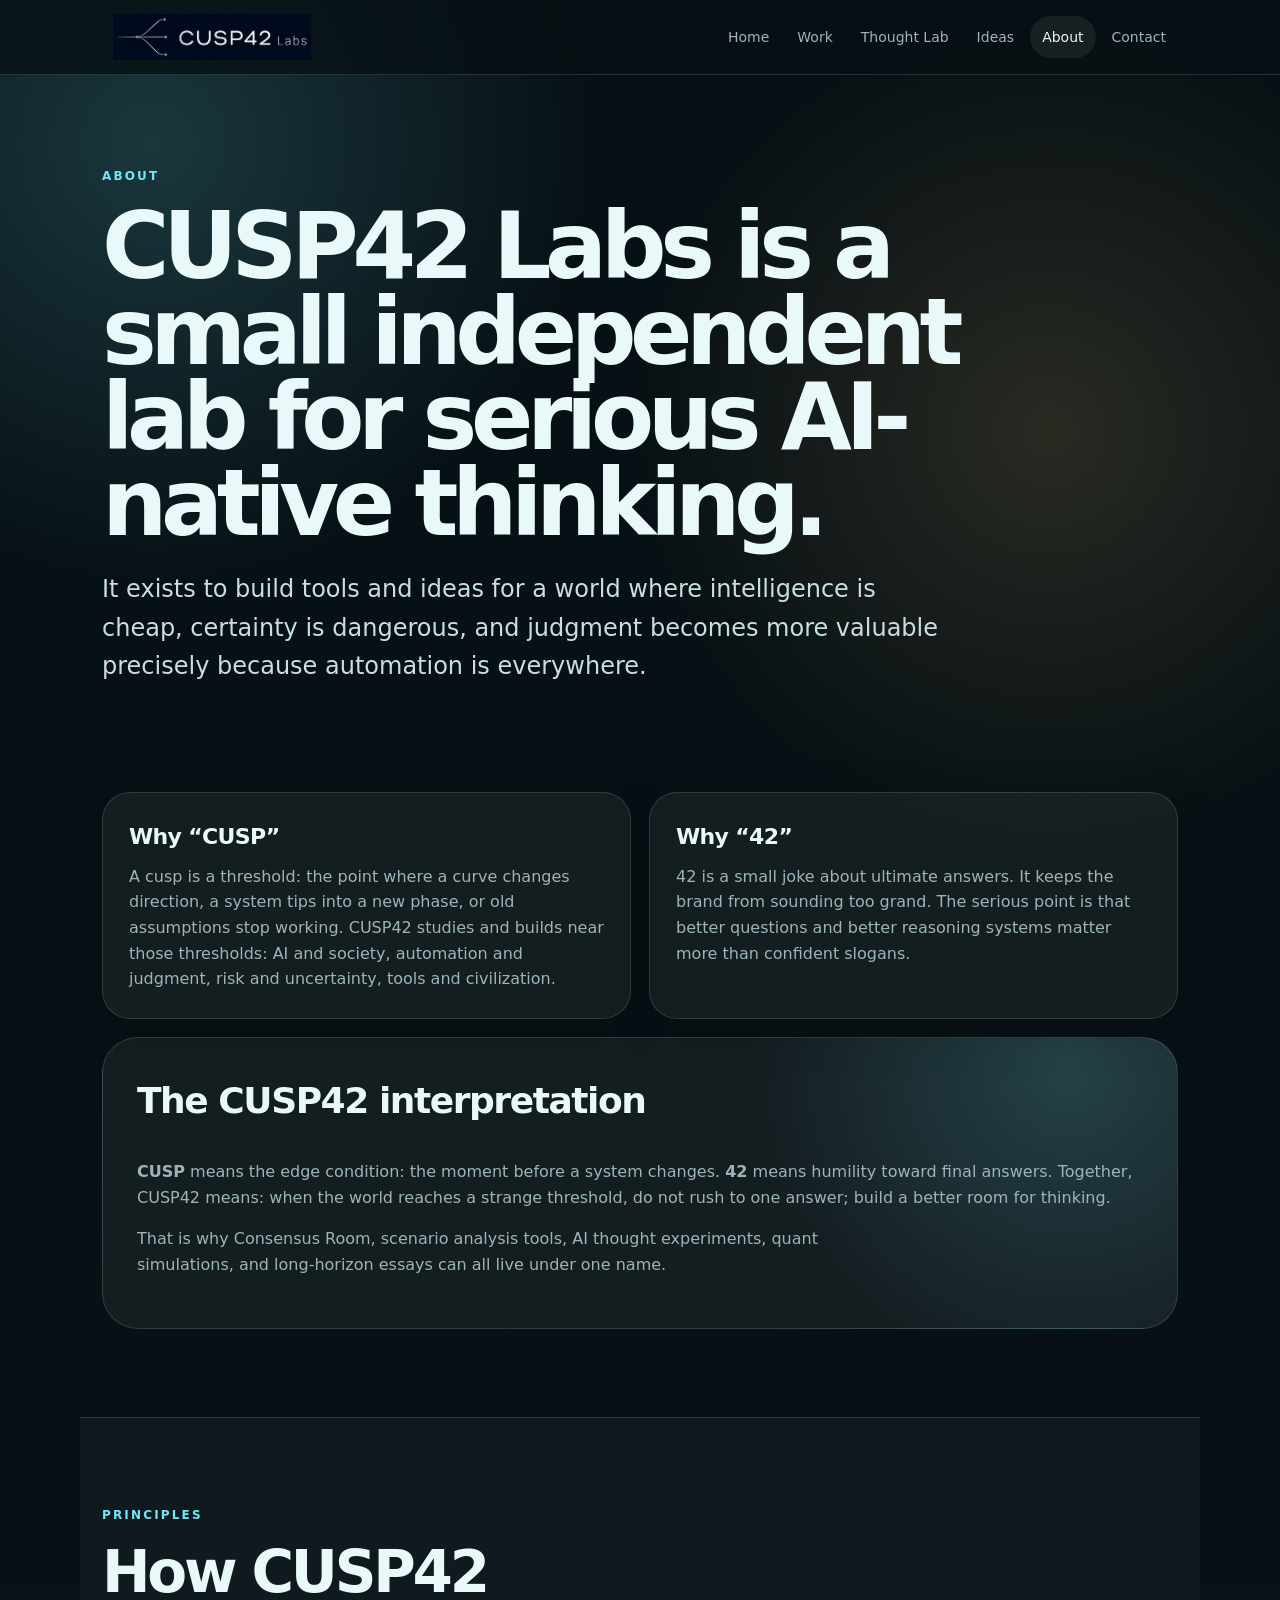
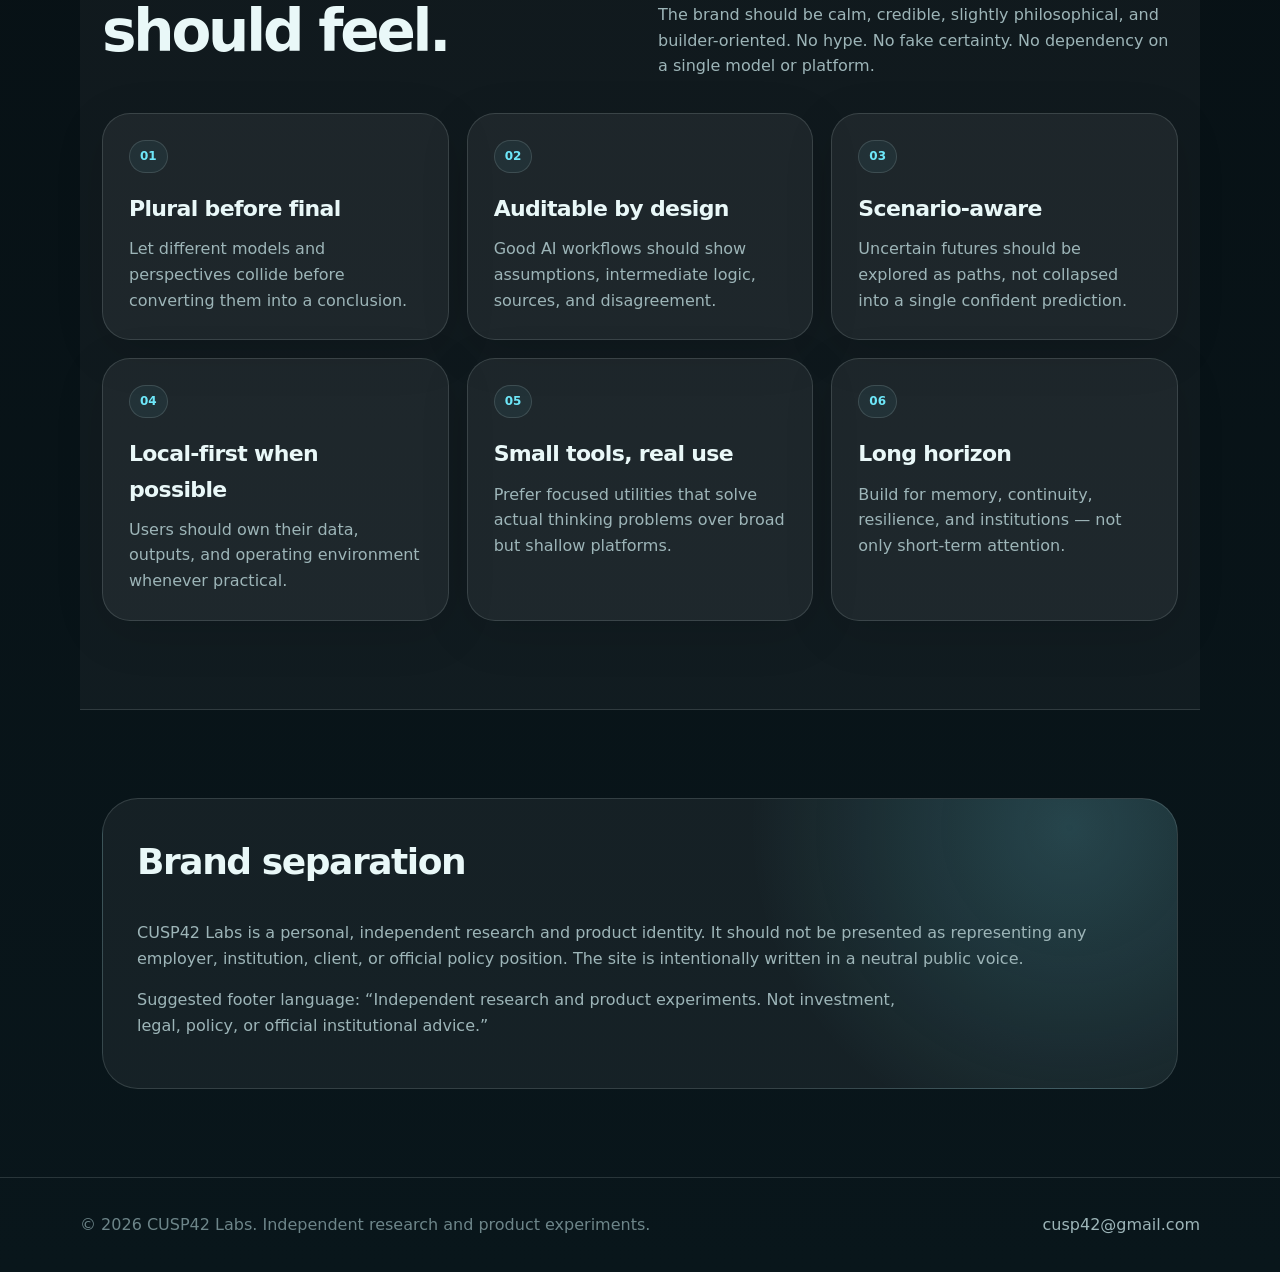
==== about.html @ 1020eee6 "initial uploads" ====
<!doctype html>
<html lang="en">
<head>
  <meta charset="utf-8" />
  <meta name="viewport" content="width=device-width, initial-scale=1" />
  <title>About — CUSP42 Labs</title>
  <meta name="description" content="About CUSP42 Labs, an independent AI thought lab for plural reasoning, scenario analysis, risk thinking, and long-duration judgment." />
  
  <link rel="icon" href="assets/favicon.png" type="image/png" />
  <link rel="stylesheet" href="assets/styles.css" />
</head>
<body>
  <header class="site-header">
    <nav class="nav" aria-label="Primary navigation">
      <a class="brand brand-lockup" href="index.html" aria-label="CUSP42 Labs home"><img src="assets/cusp42-logo-lockup.png" alt="CUSP42 Labs" /></a>
      <button class="nav-toggle" type="button" aria-expanded="false">Menu</button>
      <div class="nav-links"><a href="index.html">Home</a><a href="work.html">Work</a><a href="lab.html">Thought Lab</a><a href="ideas.html">Ideas</a><a href="about.html">About</a><a href="contact.html">Contact</a></div>
    </nav>
  </header>

  <main>
    <section class="section page-hero">
      <p class="eyebrow">About</p>
      <h1>CUSP42 Labs is a small independent lab for serious AI-native thinking.</h1>
      <p class="lede">It exists to build tools and ideas for a world where intelligence is cheap, certainty is dangerous, and judgment becomes more valuable precisely because automation is everywhere.</p>
    </section>

    <section class="section" style="padding-top: 20px;">
      <div class="grid two">
        <article class="feature">
          <h3>Why “CUSP”</h3>
          <p>A cusp is a threshold: the point where a curve changes direction, a system tips into a new phase, or old assumptions stop working. CUSP42 studies and builds near those thresholds: AI and society, automation and judgment, risk and uncertainty, tools and civilization.</p>
        </article>
        <article class="feature">
          <h3>Why “42”</h3>
          <p>42 is a small joke about ultimate answers. It keeps the brand from sounding too grand. The serious point is that better questions and better reasoning systems matter more than confident slogans.</p>
        </article>
      </div>
      <div class="contact-box" style="margin-top: 18px;">
        <h2>The CUSP42 interpretation</h2>
        <p><strong>CUSP</strong> means the edge condition: the moment before a system changes. <strong>42</strong> means humility toward final answers. Together, CUSP42 means: when the world reaches a strange threshold, do not rush to one answer; build a better room for thinking.</p>
        <p class="copy">That is why Consensus Room, scenario analysis tools, AI thought experiments, quant simulations, and long-horizon essays can all live under one name.</p>
      </div>
    </section>

    <section class="section band">
      <div class="section-head">
        <div>
          <p class="eyebrow">Principles</p>
          <h2 class="section-title">How CUSP42 should feel.</h2>
        </div>
        <p class="copy">The brand should be calm, credible, slightly philosophical, and builder-oriented. No hype. No fake certainty. No dependency on a single model or platform.</p>
      </div>
      <div class="grid three">
        <article class="card"><span class="tag">01</span><h3>Plural before final</h3><p>Let different models and perspectives collide before converting them into a conclusion.</p></article>
        <article class="card"><span class="tag">02</span><h3>Auditable by design</h3><p>Good AI workflows should show assumptions, intermediate logic, sources, and disagreement.</p></article>
        <article class="card"><span class="tag">03</span><h3>Scenario-aware</h3><p>Uncertain futures should be explored as paths, not collapsed into a single confident prediction.</p></article>
        <article class="card"><span class="tag">04</span><h3>Local-first when possible</h3><p>Users should own their data, outputs, and operating environment whenever practical.</p></article>
        <article class="card"><span class="tag">05</span><h3>Small tools, real use</h3><p>Prefer focused utilities that solve actual thinking problems over broad but shallow platforms.</p></article>
        <article class="card"><span class="tag">06</span><h3>Long horizon</h3><p>Build for memory, continuity, resilience, and institutions — not only short-term attention.</p></article>
      </div>
    </section>

    <section class="section">
      <div class="contact-box">
        <h2>Brand separation</h2>
        <p>CUSP42 Labs is a personal, independent research and product identity. It should not be presented as representing any employer, institution, client, or official policy position. The site is intentionally written in a neutral public voice.</p>
        <p class="copy">Suggested footer language: “Independent research and product experiments. Not investment, legal, policy, or official institutional advice.”</p>
      </div>
    </section>
  </main>

  <footer class="footer"><div class="footer-inner"><div>© <span id="year">2026</span> CUSP42 Labs. Independent research and product experiments.</div><div><a href="contact.html">cusp42@gmail.com</a></div></div></footer>
  <script src="assets/site.js"></script><script>document.getElementById('year').textContent = new Date().getFullYear();</script>
</body>
</html>
---- assets/styles.css ----
:root {
  --bg: #071014;
  --bg-soft: #0c191f;
  --bg-softer: #102129;
  --panel: rgba(255,255,255,0.055);
  --panel-strong: rgba(255,255,255,0.085);
  --line: rgba(233,248,248,0.14);
  --text: #e9f8f8;
  --muted: #9db5b8;
  --muted-2: #6d8589;
  --cyan: #6ee7f9;
  --gold: #d8b56d;
  --rose: #f0a1a8;
  --shadow: 0 20px 80px rgba(0,0,0,0.32);
  --max: 1120px;
  --radius: 28px;
  --radius-sm: 18px;
  color-scheme: dark;
}

* { box-sizing: border-box; }
html { scroll-behavior: smooth; }
body {
  margin: 0;
  font-family: Inter, ui-sans-serif, system-ui, -apple-system, BlinkMacSystemFont, "Segoe UI", sans-serif;
  color: var(--text);
  background:
    radial-gradient(circle at 12% 5%, rgba(110,231,249,0.18), transparent 28rem),
    radial-gradient(circle at 82% 15%, rgba(216,181,109,0.16), transparent 26rem),
    linear-gradient(180deg, #071014 0%, #071014 42%, #09161b 100%);
  line-height: 1.6;
}

a { color: inherit; text-decoration: none; }
a:hover { color: var(--cyan); }

.site-header {
  position: sticky;
  top: 0;
  z-index: 20;
  backdrop-filter: blur(18px);
  background: rgba(7,16,20,0.78);
  border-bottom: 1px solid var(--line);
}

.nav {
  max-width: var(--max);
  margin: 0 auto;
  min-height: 74px;
  display: flex;
  align-items: center;
  justify-content: space-between;
  padding: 0 22px;
}

.brand {
  display: inline-flex;
  align-items: center;
  gap: 12px;
  font-weight: 760;
  letter-spacing: 0.12em;
}
.brand img { width: 38px; height: 38px; border-radius: 12px; }
.brand small {
  display: block;
  margin-top: -4px;
  font-size: 11px;
  letter-spacing: 0.18em;
  color: var(--muted);
  font-weight: 600;
}

.nav-links {
  display: flex;
  align-items: center;
  gap: 4px;
}
.nav-links a {
  padding: 10px 12px;
  border-radius: 999px;
  color: var(--muted);
  font-size: 14px;
}
.nav-links a.active,
.nav-links a:hover {
  color: var(--text);
  background: rgba(255,255,255,0.07);
}

.nav-toggle {
  display: none;
  background: var(--panel);
  border: 1px solid var(--line);
  color: var(--text);
  border-radius: 999px;
  padding: 9px 12px;
  font-size: 14px;
}

main { overflow: hidden; }
.section, .hero {
  max-width: var(--max);
  margin: 0 auto;
  padding: 88px 22px;
}
.hero {
  display: grid;
  grid-template-columns: 1.1fr 0.9fr;
  gap: 46px;
  align-items: center;
  min-height: calc(100vh - 74px);
}
.eyebrow {
  color: var(--cyan);
  text-transform: uppercase;
  letter-spacing: 0.18em;
  font-size: 12px;
  font-weight: 800;
  margin: 0 0 18px;
}
.h1, h1 {
  font-size: clamp(48px, 8vw, 92px);
  line-height: 0.93;
  letter-spacing: -0.07em;
  margin: 0 0 24px;
}
.h1 .accent, h1 .accent { color: var(--gold); }
.lede {
  font-size: clamp(18px, 2.2vw, 24px);
  color: #c7dfe1;
  max-width: 760px;
  margin: 0 0 30px;
}
.copy { color: var(--muted); max-width: 780px; }
.copy strong { color: var(--text); font-weight: 700; }

.cta-row { display: flex; flex-wrap: wrap; gap: 12px; margin-top: 34px; }
.button {
  display: inline-flex;
  align-items: center;
  justify-content: center;
  gap: 8px;
  min-height: 46px;
  padding: 0 18px;
  border-radius: 999px;
  font-weight: 760;
  border: 1px solid var(--line);
  background: var(--panel);
  color: var(--text);
}
.button.primary {
  color: #081014;
  background: linear-gradient(135deg, var(--cyan), #e7fbff);
  border-color: transparent;
}
.button:hover { transform: translateY(-1px); color: inherit; }

.cta-row.compact { margin-top: 18px; margin-bottom: 8px; }
.mini-links {
  display: flex;
  flex-wrap: wrap;
  gap: 10px;
  margin-top: 18px;
}
.mini-links.vertical { flex-direction: column; align-items: flex-start; }
.mini-links a {
  display: inline-flex;
  align-items: center;
  min-height: 36px;
  border: 1px solid var(--line);
  border-radius: 999px;
  padding: 0 13px;
  color: var(--cyan);
  background: rgba(110,231,249,0.06);
  font-size: 14px;
  font-weight: 700;
}
.mini-links a:hover { color: var(--text); background: rgba(255,255,255,0.075); }


.orbit-card {
  min-height: 520px;
  border: 1px solid var(--line);
  border-radius: 38px;
  background:
    radial-gradient(circle at 65% 28%, rgba(110,231,249,0.22), transparent 14rem),
    radial-gradient(circle at 35% 70%, rgba(216,181,109,0.18), transparent 15rem),
    rgba(255,255,255,0.055);
  box-shadow: var(--shadow);
  position: relative;
  overflow: hidden;
  padding: 28px;
}
.orbit-card::before {
  content: "";
  position: absolute;
  width: 420px;
  height: 420px;
  border: 1px solid rgba(233,248,248,0.13);
  border-radius: 50%;
  right: -120px;
  top: -76px;
}
.orbit-card::after {
  content: "";
  position: absolute;
  inset: 18px;
  border-radius: 30px;
  border: 1px solid rgba(233,248,248,0.08);
  pointer-events: none;
}
.big-mark {
  position: absolute;
  right: 28px;
  top: 28px;
  width: 128px;
  border-radius: 30px;
  opacity: 0.92;
}
.card-bottom {
  position: absolute;
  left: 28px;
  right: 28px;
  bottom: 28px;
}
.card-bottom p { color: var(--muted); margin: 10px 0 0; max-width: 390px; }
.signal-line {
  display: flex;
  gap: 9px;
  margin-bottom: 18px;
}
.signal-line span {
  height: 8px;
  border-radius: 999px;
  background: rgba(233,248,248,0.2);
  flex: 1;
}
.signal-line span:nth-child(2) { background: rgba(110,231,249,0.74); }
.signal-line span:nth-child(4) { background: rgba(216,181,109,0.74); }
.card-kicker { color: var(--cyan); font-size: 13px; letter-spacing: 0.12em; text-transform: uppercase; font-weight: 800; }
.card-title { font-size: 32px; line-height: 1.05; letter-spacing: -0.04em; margin: 10px 0 0; }

.section-title {
  font-size: clamp(34px, 5vw, 58px);
  line-height: 1.02;
  letter-spacing: -0.055em;
  margin: 0 0 18px;
}
.section-head { display: flex; justify-content: space-between; gap: 28px; align-items: end; margin-bottom: 34px; }
.section-head .copy { max-width: 520px; margin: 0; }

.grid { display: grid; gap: 18px; }
.grid.two { grid-template-columns: repeat(2, minmax(0,1fr)); }
.grid.three { grid-template-columns: repeat(3, minmax(0,1fr)); }
.card, .feature, .quote, .timeline-item {
  border: 1px solid var(--line);
  border-radius: var(--radius);
  background: var(--panel);
  padding: 26px;
  box-shadow: 0 12px 50px rgba(0,0,0,0.12);
}
.card:hover, .feature:hover { background: var(--panel-strong); }
.card h3, .feature h3 { margin: 0 0 10px; font-size: 22px; letter-spacing: -0.03em; }
.card p, .feature p { color: var(--muted); margin: 0; }
.card .tag {
  display: inline-flex;
  border: 1px solid var(--line);
  border-radius: 999px;
  padding: 6px 10px;
  color: var(--cyan);
  font-size: 12px;
  font-weight: 750;
  margin-bottom: 18px;
  background: rgba(110,231,249,0.06);
}

.band {
  border-top: 1px solid var(--line);
  border-bottom: 1px solid var(--line);
  background: rgba(255,255,255,0.035);
}

.pill-list { display: flex; flex-wrap: wrap; gap: 10px; margin-top: 24px; }
.pill-list span {
  border: 1px solid var(--line);
  background: rgba(255,255,255,0.045);
  color: var(--muted);
  border-radius: 999px;
  padding: 8px 12px;
  font-size: 14px;
}

.page-hero { padding-top: 92px; padding-bottom: 56px; }
.page-hero h1 { max-width: 980px; }
.page-hero .lede { max-width: 850px; }

.work-item {
  display: grid;
  grid-template-columns: 0.75fr 1.25fr;
  gap: 28px;
  padding: 30px;
  border: 1px solid var(--line);
  border-radius: 32px;
  background: var(--panel);
  margin-bottom: 18px;
}
.work-meta { color: var(--muted); font-size: 14px; }
.work-meta strong { color: var(--cyan); display: block; margin-bottom: 8px; }
.work-item h2 { margin: 0 0 10px; font-size: 30px; letter-spacing: -0.04em; }
.work-item p { color: var(--muted); margin: 0 0 16px; }

.article-list { display: grid; gap: 14px; }
.article-link {
  display: grid;
  grid-template-columns: 1fr auto;
  gap: 18px;
  align-items: center;
  border: 1px solid var(--line);
  border-radius: 22px;
  padding: 20px;
  background: var(--panel);
}
.article-link h3 { margin: 0 0 4px; font-size: 20px; }
.article-link p { margin: 0; color: var(--muted); }
.article-link span { color: var(--gold); font-size: 14px; white-space: nowrap; }

.quote { font-size: clamp(22px, 3.2vw, 36px); line-height: 1.22; letter-spacing: -0.04em; color: #dff6f7; }
.quote small { display: block; color: var(--muted); margin-top: 16px; font-size: 15px; letter-spacing: 0; }

.timeline { display: grid; gap: 14px; }
.timeline-item { display: grid; grid-template-columns: 140px 1fr; gap: 18px; }
.timeline-item strong { color: var(--gold); }
.timeline-item p { margin: 0; color: var(--muted); }

.contact-box {
  border: 1px solid var(--line);
  border-radius: 36px;
  padding: 34px;
  background:
    radial-gradient(circle at 90% 10%, rgba(110,231,249,0.18), transparent 20rem),
    var(--panel);
}
.contact-box h2 { margin-top: 0; font-size: 36px; letter-spacing: -0.04em; }
.contact-box p { color: var(--muted); }

.footer {
  border-top: 1px solid var(--line);
  padding: 34px 22px;
  color: var(--muted-2);
}
.footer-inner {
  max-width: var(--max);
  margin: 0 auto;
  display: flex;
  justify-content: space-between;
  gap: 18px;
  flex-wrap: wrap;
}
.footer a { color: var(--muted); }

@media (max-width: 840px) {
  .hero, .grid.two, .grid.three, .work-item, .timeline-item { grid-template-columns: 1fr; }
  .hero { min-height: auto; padding-top: 62px; }
  .orbit-card { min-height: 420px; }
  .section { padding: 64px 20px; }
  .section-head { display: block; }
  .nav-toggle { display: inline-flex; }
  .nav-links {
    display: none;
    position: absolute;
    top: 74px;
    left: 12px;
    right: 12px;
    flex-direction: column;
    align-items: stretch;
    padding: 12px;
    background: rgba(7,16,20,0.96);
    border: 1px solid var(--line);
    border-radius: 20px;
  }
  .nav-links.open { display: flex; }
  .nav-links a { padding: 13px 14px; }
  .article-link { grid-template-columns: 1fr; }
}

/* v5 narrative additions */
.story-hero { grid-template-columns: 1.02fr 0.98fr; }
.cosmic-card {
  border: 1px solid var(--line);
  border-radius: 42px;
  background:
    radial-gradient(circle at 70% 16%, rgba(110,231,249,0.16), transparent 17rem),
    radial-gradient(circle at 28% 76%, rgba(216,181,109,0.12), transparent 16rem),
    rgba(255,255,255,0.045);
  box-shadow: var(--shadow);
  overflow: hidden;
  padding: 12px;
  position: relative;
}
.cosmic-card::after {
  content: "";
  position: absolute;
  inset: 13px;
  border: 1px solid rgba(233,248,248,0.1);
  border-radius: 32px;
  pointer-events: none;
}
.cosmic-card img {
  display: block;
  width: 100%;
  min-height: 520px;
  object-fit: cover;
  border-radius: 32px;
}
.split-story {
  display: grid;
  grid-template-columns: 1.02fr 0.98fr;
  gap: 28px;
  align-items: stretch;
}
.name-block {
  border: 1px solid var(--line);
  border-radius: 36px;
  padding: 34px;
  background: var(--panel);
}
.name-block .copy { margin-bottom: 18px; }
.compact-quote {
  display: flex;
  flex-direction: column;
  justify-content: center;
  min-height: 100%;
  background:
    radial-gradient(circle at 90% 10%, rgba(216,181,109,0.13), transparent 15rem),
    var(--panel);
}
@media (max-width: 840px) {
  .story-hero, .split-story { grid-template-columns: 1fr; }
  .cosmic-card img { min-height: auto; }
}

/* v6 visual identity update */
.brand.brand-lockup {
  gap: 0;
  letter-spacing: 0;
}
.brand.brand-lockup img {
  width: min(220px, 48vw);
  height: auto;
  max-height: 46px;
  object-fit: contain;
  border-radius: 10px;
  display: block;
}
@media (max-width: 520px) {
  .brand.brand-lockup img {
    width: min(176px, 48vw);
    max-height: 40px;
  }
}

/* v6 full-width homepage hero image */
.hero-image {
  max-width: min(1360px, calc(100vw - 44px));
  min-height: 690px;
  margin-top: 28px;
  margin-bottom: 28px;
  border: 1px solid rgba(233,248,248,0.14);
  border-radius: 42px;
  overflow: hidden;
  display: flex;
  align-items: center;
  grid-template-columns: none;
  background:
    linear-gradient(90deg, rgba(2,8,16,0.96) 0%, rgba(2,8,16,0.86) 26%, rgba(2,8,16,0.42) 54%, rgba(2,8,16,0.18) 100%),
    url("cusp42-hero.jpg") center center / cover no-repeat;
  box-shadow: 0 36px 120px rgba(0,0,0,0.42);
}
.hero-copy-panel {
  width: min(670px, 100%);
  padding: 0 0 0 24px;
}
.hero-image .h1 {
  text-shadow: 0 2px 22px rgba(0,0,0,0.4);
}
.hero-image .lede,
.hero-image .copy {
  text-shadow: 0 2px 18px rgba(0,0,0,0.62);
}
@media (max-width: 840px) {
  .hero-image {
    min-height: auto;
    max-width: calc(100vw - 28px);
    margin-top: 18px;
    padding: 56px 22px;
    border-radius: 30px;
    background:
      linear-gradient(90deg, rgba(2,8,16,0.96) 0%, rgba(2,8,16,0.78) 70%, rgba(2,8,16,0.42) 100%),
      url("cusp42-hero.jpg") 64% center / cover no-repeat;
  }
  .hero-copy-panel { padding-left: 0; }
}
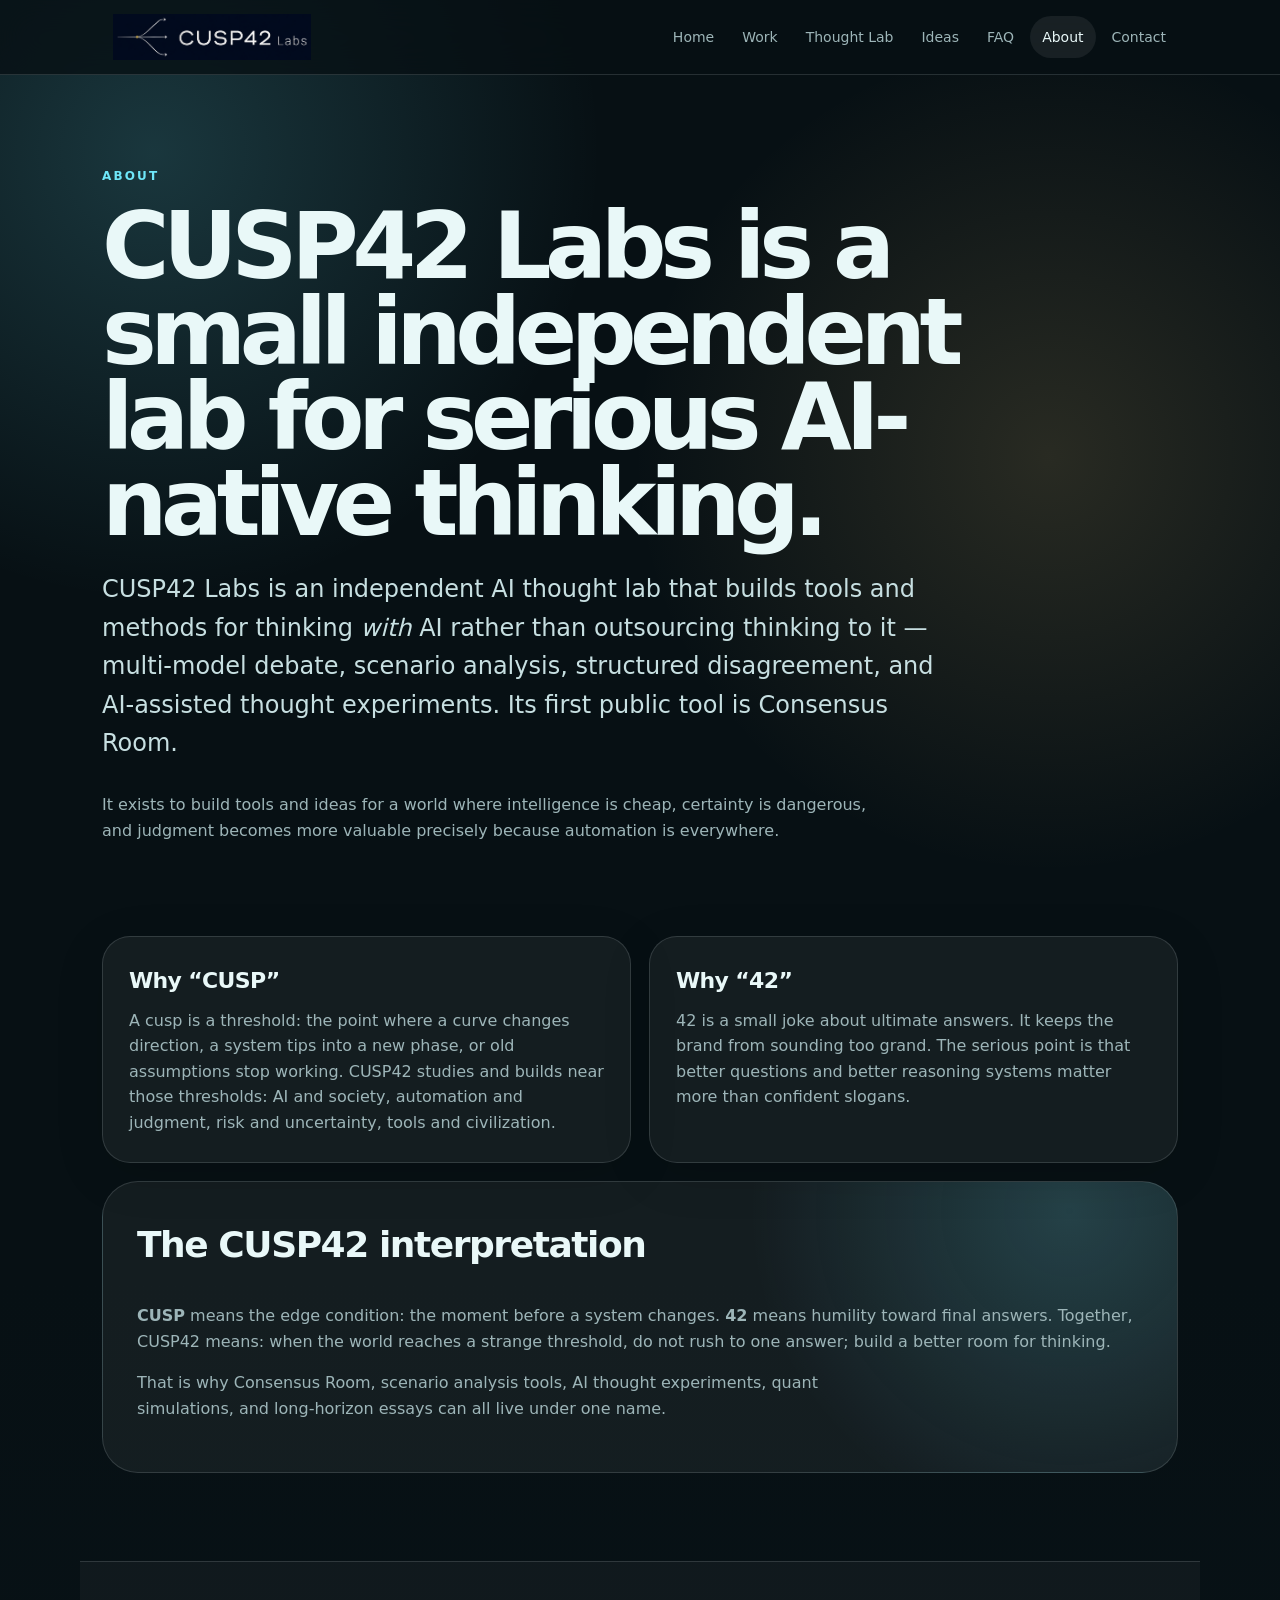
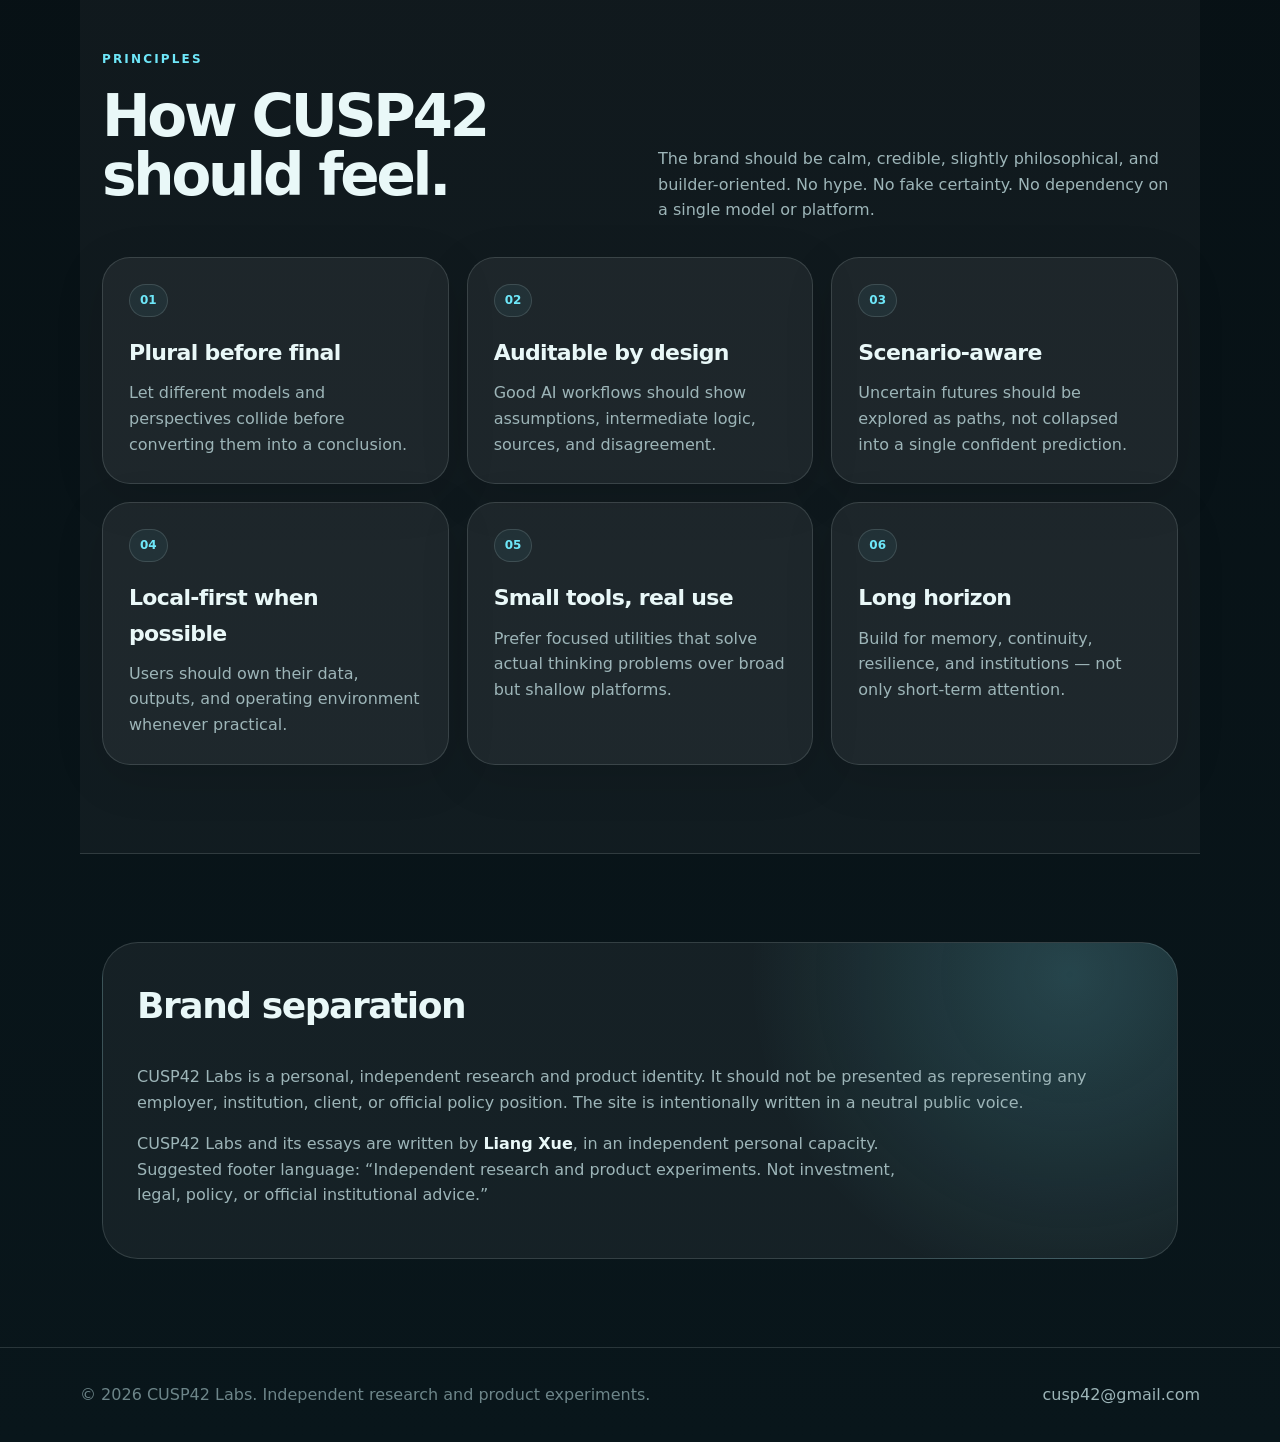
==== commit f8a4caf5: "commitment for optimization against GEO" ====
--- a/about.html
+++ b/about.html
@@ -8,13 +8,26 @@
   
   <link rel="icon" href="assets/favicon.png" type="image/png" />
   <link rel="stylesheet" href="assets/styles.css" />
+  <script type="application/ld+json">
+  {
+    "@context": "https://schema.org",
+    "@type": "AboutPage",
+    "mainEntity": {
+      "@type": "Organization",
+      "name": "CUSP42 Labs",
+      "url": "https://cusp42.com/",
+      "founder": { "@type": "Person", "name": "Liang Xue" },
+      "description": "CUSP42 Labs is a small independent AI thought lab. The name joins the cusp — the threshold where old assumptions stop working and multiple futures become plausible — with 42, a deliberately humble nod to the limits of any single ultimate answer. CUSP42 builds plural-reasoning tools, scenario-analysis methods, and long-horizon essays."
+    }
+  }
+  </script>
 </head>
 <body>
   <header class="site-header">
     <nav class="nav" aria-label="Primary navigation">
       <a class="brand brand-lockup" href="index.html" aria-label="CUSP42 Labs home"><img src="assets/cusp42-logo-lockup.png" alt="CUSP42 Labs" /></a>
       <button class="nav-toggle" type="button" aria-expanded="false">Menu</button>
-      <div class="nav-links"><a href="index.html">Home</a><a href="work.html">Work</a><a href="lab.html">Thought Lab</a><a href="ideas.html">Ideas</a><a href="about.html">About</a><a href="contact.html">Contact</a></div>
+      <div class="nav-links"><a href="index.html">Home</a><a href="work.html">Work</a><a href="lab.html">Thought Lab</a><a href="ideas.html">Ideas</a><a href="faq.html">FAQ</a><a href="about.html">About</a><a href="contact.html">Contact</a></div>
     </nav>
   </header>
 
@@ -22,7 +35,8 @@
     <section class="section page-hero">
       <p class="eyebrow">About</p>
       <h1>CUSP42 Labs is a small independent lab for serious AI-native thinking.</h1>
-      <p class="lede">It exists to build tools and ideas for a world where intelligence is cheap, certainty is dangerous, and judgment becomes more valuable precisely because automation is everywhere.</p>
+      <p class="lede">CUSP42 Labs is an independent AI thought lab that builds tools and methods for thinking <em>with</em> AI rather than outsourcing thinking to it — multi-model debate, scenario analysis, structured disagreement, and AI-assisted thought experiments. Its first public tool is Consensus Room.</p>
+      <p class="copy">It exists to build tools and ideas for a world where intelligence is cheap, certainty is dangerous, and judgment becomes more valuable precisely because automation is everywhere.</p>
     </section>
 
     <section class="section" style="padding-top: 20px;">
@@ -65,7 +79,7 @@
       <div class="contact-box">
         <h2>Brand separation</h2>
         <p>CUSP42 Labs is a personal, independent research and product identity. It should not be presented as representing any employer, institution, client, or official policy position. The site is intentionally written in a neutral public voice.</p>
-        <p class="copy">Suggested footer language: “Independent research and product experiments. Not investment, legal, policy, or official institutional advice.”</p>
+        <p class="copy">CUSP42 Labs and its essays are written by <strong>Liang Xue</strong>, in an independent personal capacity. Suggested footer language: “Independent research and product experiments. Not investment, legal, policy, or official institutional advice.”</p>
       </div>
     </section>
   </main>
--- a/assets/styles.css
+++ b/assets/styles.css
@@ -500,3 +500,38 @@
   }
   .hero-copy-panel { padding-left: 0; }
 }
+
+/* ---- Status badges (Live / In development / Concept) ---- */
+.status {
+  display: inline-block;
+  vertical-align: middle;
+  margin-left: 10px;
+  border-radius: 999px;
+  padding: 4px 10px;
+  font-size: 12px;
+  font-weight: 750;
+  letter-spacing: 0.02em;
+  line-height: 1.4;
+  border: 1px solid var(--line);
+}
+.status.live { color: #071014; background: var(--cyan); border-color: var(--cyan); }
+.status.dev { color: var(--gold); background: rgba(216,181,109,0.10); border-color: rgba(216,181,109,0.35); }
+
+/* ---- FAQ ---- */
+.faq-list { display: grid; gap: 14px; }
+.faq-item {
+  border: 1px solid var(--line);
+  border-radius: 22px;
+  padding: 24px 26px;
+  background: var(--panel);
+}
+.faq-item h3 { margin: 0 0 8px; font-size: 21px; letter-spacing: -0.03em; }
+.faq-item p { margin: 0; color: var(--muted); }
+
+/* ---- Essay / article body ---- */
+.essay { max-width: 760px; margin: 0 auto; }
+.essay .dek { font-size: clamp(18px, 2.4vw, 22px); color: var(--muted); margin: 6px 0 14px; }
+.essay .byline { color: var(--muted-2); font-size: 14px; margin: 0 0 36px; }
+.essay h2 { font-size: clamp(24px, 3vw, 32px); letter-spacing: -0.04em; margin: 40px 0 14px; }
+.essay p { color: #cfe6e7; margin: 0 0 18px; }
+.essay .essay-footer { color: var(--muted-2); font-size: 14px; border-top: 1px solid var(--line); margin-top: 44px; padding-top: 20px; }
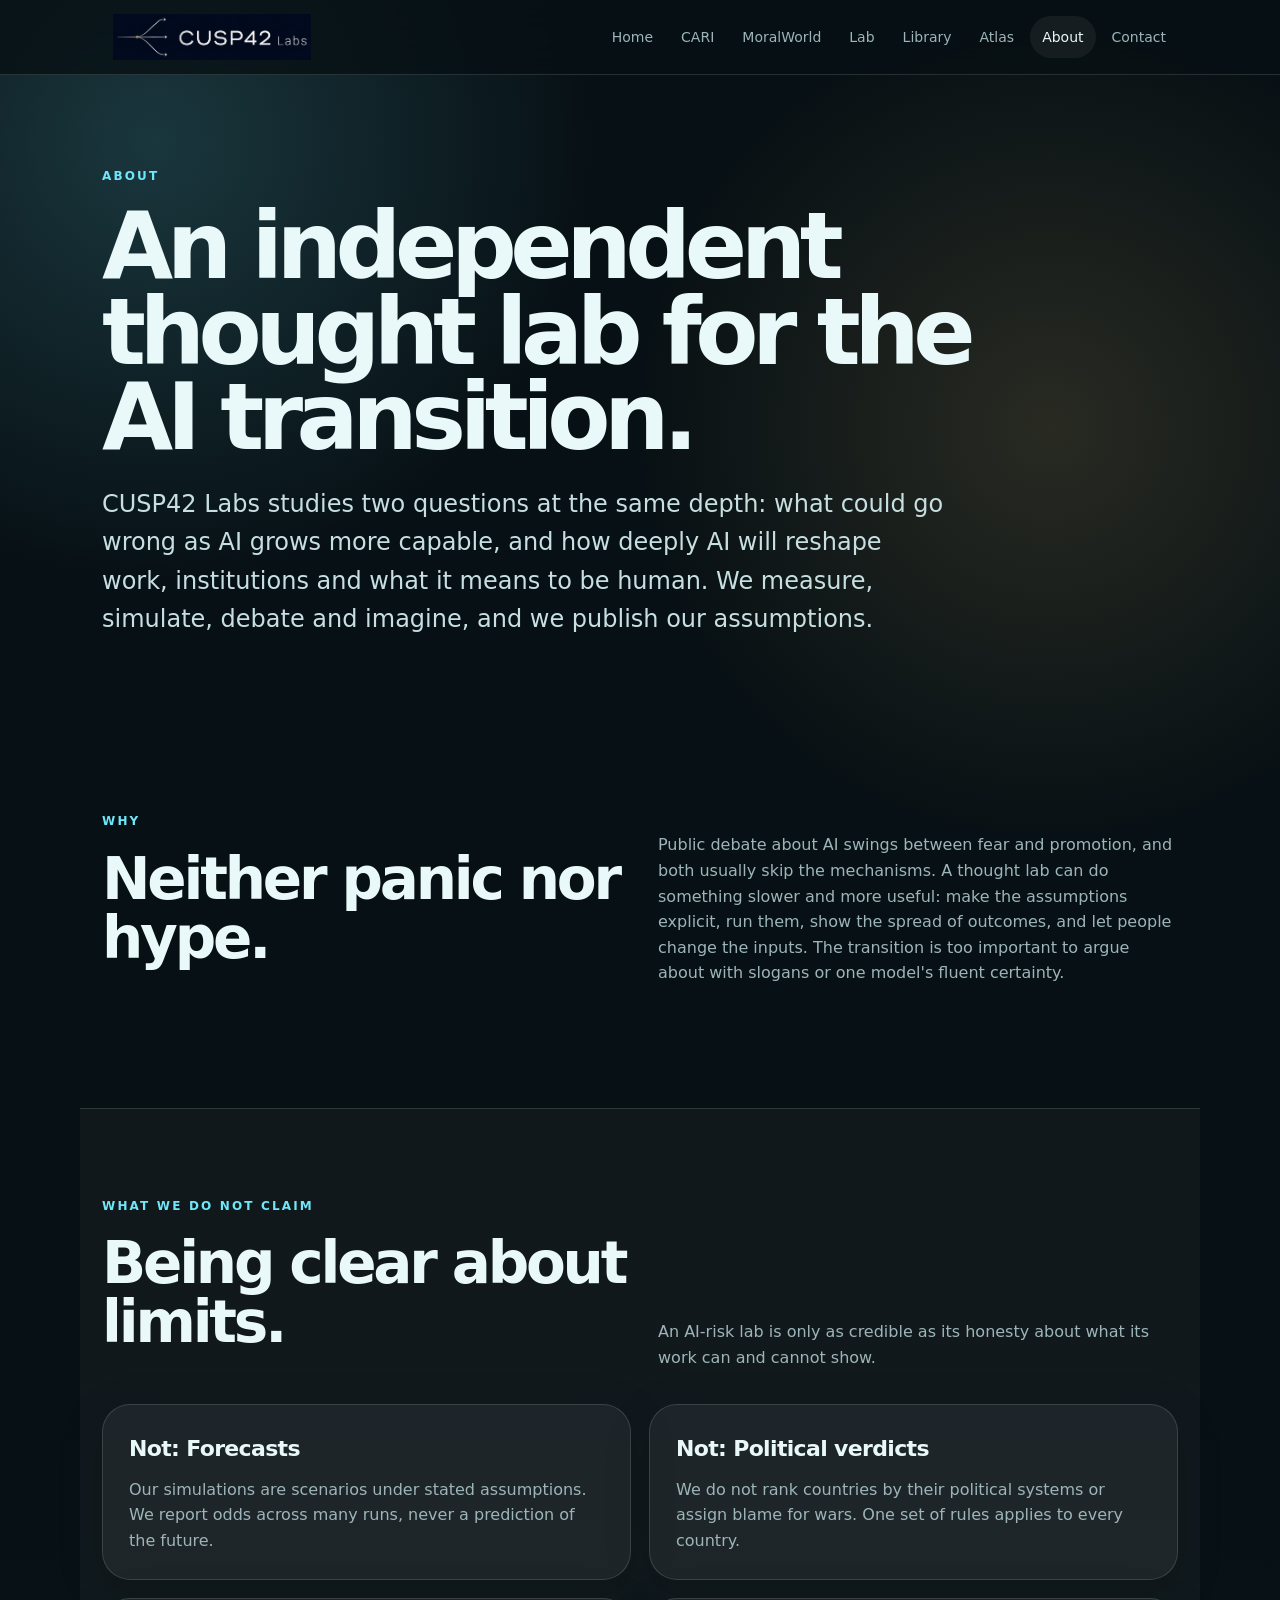
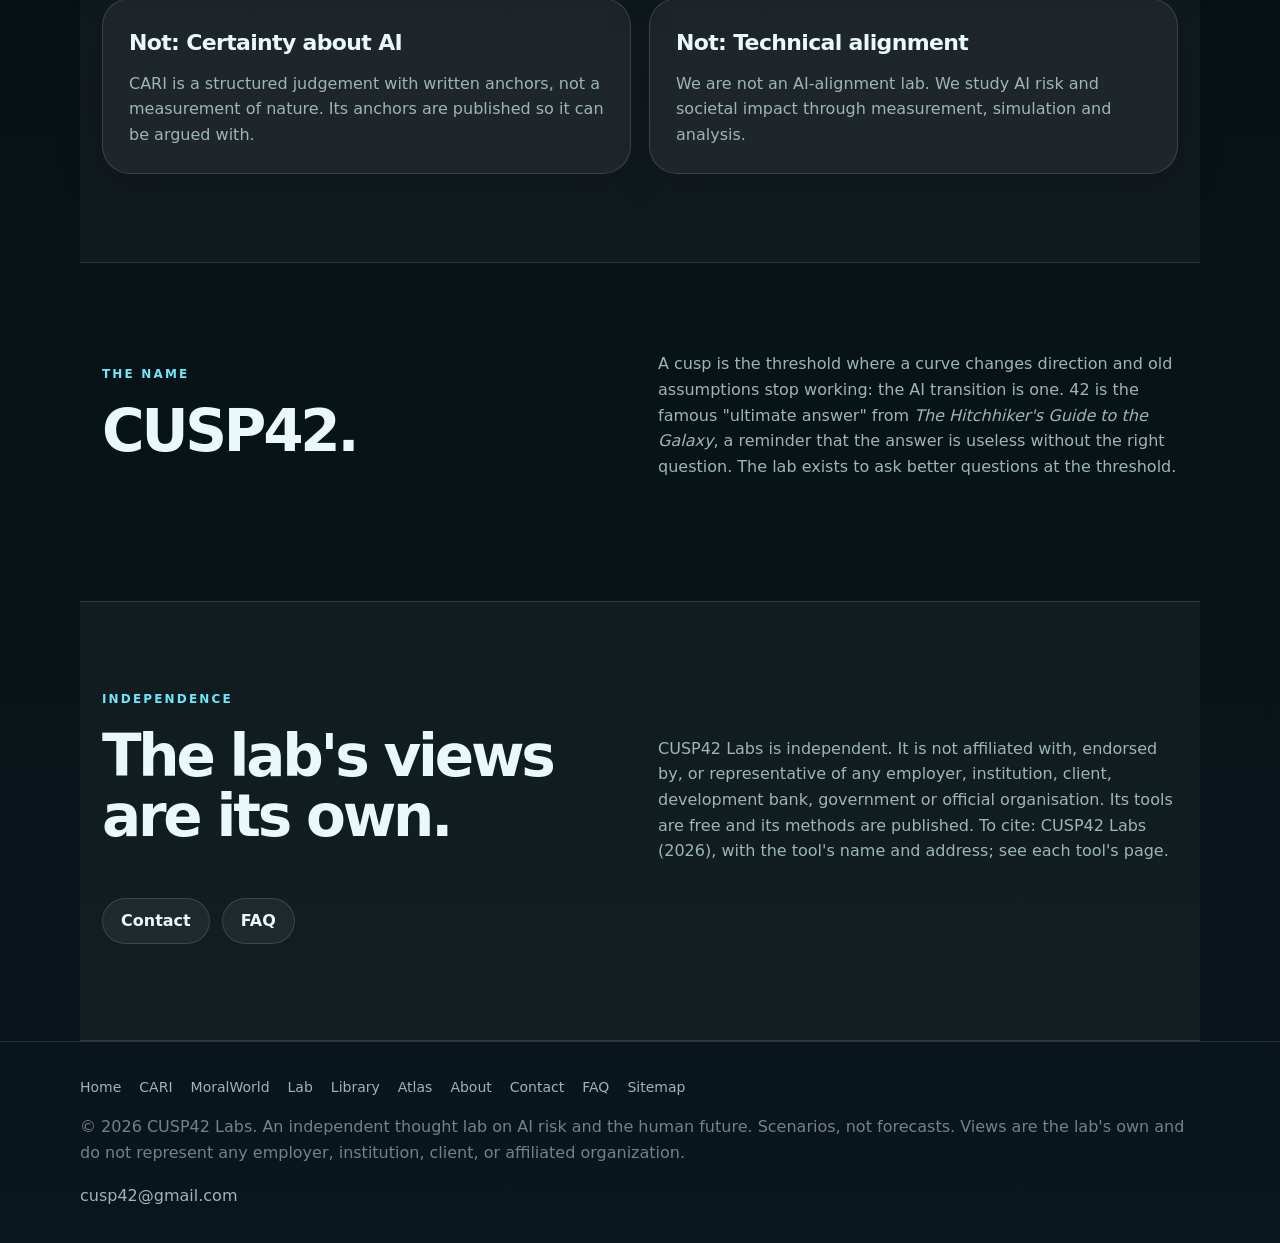
==== commit 3a507c23: "Sync CUSP42 site and link the live CARI index" ====
--- a/about.html
+++ b/about.html
@@ -4,22 +4,44 @@
   <meta charset="utf-8" />
   <meta name="viewport" content="width=device-width, initial-scale=1" />
   <title>About — CUSP42 Labs</title>
-  <meta name="description" content="About CUSP42 Labs, an independent AI thought lab for plural reasoning, scenario analysis, risk thinking, and long-duration judgment." />
-  
+  <meta name="description" content="Why CUSP42 Labs exists, what it does and does not claim, and its independence." />
+  <link rel="canonical" href="https://cusp42.com/about.html" />
+  <meta property="og:title" content="About — CUSP42 Labs" />
+  <meta property="og:description" content="Why CUSP42 Labs exists, what it does and does not claim, and its independence." />
+  <meta property="og:type" content="website" />
+  <meta property="og:url" content="https://cusp42.com/about.html" />
+  <meta property="og:image" content="https://cusp42.com/assets/cusp42-hero.jpg" />
+  <meta name="twitter:card" content="summary_large_image" />
+  <meta name="twitter:title" content="About — CUSP42 Labs" />
+  <meta name="twitter:description" content="Why CUSP42 Labs exists, what it does and does not claim, and its independence." />
+  <meta name="twitter:image" content="https://cusp42.com/assets/cusp42-hero.jpg" />
   <link rel="icon" href="assets/favicon.png" type="image/png" />
   <link rel="stylesheet" href="assets/styles.css" />
+  <link rel="stylesheet" href="assets/v2.css" />
   <script type="application/ld+json">
-  {
-    "@context": "https://schema.org",
-    "@type": "AboutPage",
-    "mainEntity": {
-      "@type": "Organization",
-      "name": "CUSP42 Labs",
-      "url": "https://cusp42.com/",
-      "founder": { "@type": "Person", "name": "Liang Xue" },
-      "description": "CUSP42 Labs is a small independent AI thought lab. The name joins the cusp — the threshold where old assumptions stop working and multiple futures become plausible — with 42, a deliberately humble nod to the limits of any single ultimate answer. CUSP42 builds plural-reasoning tools, scenario-analysis methods, and long-horizon essays."
-    }
-  }
+{
+  "@context": "https://schema.org",
+  "@type": "Organization",
+  "name": "CUSP42 Labs",
+  "alternateName": "CUSP42",
+  "url": "https://cusp42.com/",
+  "logo": "https://cusp42.com/assets/cusp42-logo-lockup.png",
+  "email": "cusp42@gmail.com",
+  "description": "CUSP42 Labs is an independent thought lab on AI risk and the human future: we measure where AI risk stands (CARI), simulate how AI could reshape societies (MoralWorld), and question what it means for humanity.",
+  "knowsAbout": [
+    "AI risk",
+    "AI safety",
+    "Catastrophic risk",
+    "AI and society",
+    "Future of work",
+    "Scenario analysis",
+    "Agent-based simulation",
+    "Risk measurement",
+    "Structured disagreement",
+    "Thought experiments",
+    "Long-term future of humanity"
+  ]
+}
   </script>
 </head>
 <body>
@@ -27,64 +49,46 @@
     <nav class="nav" aria-label="Primary navigation">
       <a class="brand brand-lockup" href="index.html" aria-label="CUSP42 Labs home"><img src="assets/cusp42-logo-lockup.png" alt="CUSP42 Labs" /></a>
       <button class="nav-toggle" type="button" aria-expanded="false">Menu</button>
-      <div class="nav-links"><a href="index.html">Home</a><a href="work.html">Work</a><a href="lab.html">Thought Lab</a><a href="ideas.html">Ideas</a><a href="faq.html">FAQ</a><a href="about.html">About</a><a href="contact.html">Contact</a></div>
+      <div class="nav-links"><a href="index.html">Home</a><a href="https://cari.cusp42.com/">CARI</a><a href="moralworld.html">MoralWorld</a><a href="lab.html">Lab</a><a href="library.html">Library</a><a href="atlas.html">Atlas</a><a href="about.html" aria-current="page">About</a><a href="contact.html">Contact</a></div>
     </nav>
   </header>
 
   <main>
     <section class="section page-hero">
       <p class="eyebrow">About</p>
-      <h1>CUSP42 Labs is a small independent lab for serious AI-native thinking.</h1>
-      <p class="lede">CUSP42 Labs is an independent AI thought lab that builds tools and methods for thinking <em>with</em> AI rather than outsourcing thinking to it — multi-model debate, scenario analysis, structured disagreement, and AI-assisted thought experiments. Its first public tool is Consensus Room.</p>
-      <p class="copy">It exists to build tools and ideas for a world where intelligence is cheap, certainty is dangerous, and judgment becomes more valuable precisely because automation is everywhere.</p>
+      <h1>An independent thought lab for the AI transition.</h1>
+      <p class="lede">CUSP42 Labs studies two questions at the same depth: what could go wrong as AI grows more capable, and how deeply AI will reshape work, institutions and what it means to be human. We measure, simulate, debate and imagine, and we publish our assumptions.</p>
     </section>
 
-    <section class="section" style="padding-top: 20px;">
-      <div class="grid two">
-        <article class="feature">
-          <h3>Why “CUSP”</h3>
-          <p>A cusp is a threshold: the point where a curve changes direction, a system tips into a new phase, or old assumptions stop working. CUSP42 studies and builds near those thresholds: AI and society, automation and judgment, risk and uncertainty, tools and civilization.</p>
-        </article>
-        <article class="feature">
-          <h3>Why “42”</h3>
-          <p>42 is a small joke about ultimate answers. It keeps the brand from sounding too grand. The serious point is that better questions and better reasoning systems matter more than confident slogans.</p>
-        </article>
-      </div>
-      <div class="contact-box" style="margin-top: 18px;">
-        <h2>The CUSP42 interpretation</h2>
-        <p><strong>CUSP</strong> means the edge condition: the moment before a system changes. <strong>42</strong> means humility toward final answers. Together, CUSP42 means: when the world reaches a strange threshold, do not rush to one answer; build a better room for thinking.</p>
-        <p class="copy">That is why Consensus Room, scenario analysis tools, AI thought experiments, quant simulations, and long-horizon essays can all live under one name.</p>
-      </div>
+    <section class="section">
+      <div class="section-head"><div><p class="eyebrow">Why</p><h2 class="section-title">Neither panic nor hype.</h2></div>
+        <p class="copy">Public debate about AI swings between fear and promotion, and both usually skip the mechanisms. A thought lab can do something slower and more useful: make the assumptions explicit, run them, show the spread of outcomes, and let people change the inputs. The transition is too important to argue about with slogans or one model's fluent certainty.</p></div>
     </section>
 
     <section class="section band">
-      <div class="section-head">
-        <div>
-          <p class="eyebrow">Principles</p>
-          <h2 class="section-title">How CUSP42 should feel.</h2>
-        </div>
-        <p class="copy">The brand should be calm, credible, slightly philosophical, and builder-oriented. No hype. No fake certainty. No dependency on a single model or platform.</p>
-      </div>
-      <div class="grid three">
-        <article class="card"><span class="tag">01</span><h3>Plural before final</h3><p>Let different models and perspectives collide before converting them into a conclusion.</p></article>
-        <article class="card"><span class="tag">02</span><h3>Auditable by design</h3><p>Good AI workflows should show assumptions, intermediate logic, sources, and disagreement.</p></article>
-        <article class="card"><span class="tag">03</span><h3>Scenario-aware</h3><p>Uncertain futures should be explored as paths, not collapsed into a single confident prediction.</p></article>
-        <article class="card"><span class="tag">04</span><h3>Local-first when possible</h3><p>Users should own their data, outputs, and operating environment whenever practical.</p></article>
-        <article class="card"><span class="tag">05</span><h3>Small tools, real use</h3><p>Prefer focused utilities that solve actual thinking problems over broad but shallow platforms.</p></article>
-        <article class="card"><span class="tag">06</span><h3>Long horizon</h3><p>Build for memory, continuity, resilience, and institutions — not only short-term attention.</p></article>
+      <div class="section-head"><div><p class="eyebrow">What we do not claim</p><h2 class="section-title">Being clear about limits.</h2></div>
+        <p class="copy">An AI-risk lab is only as credible as its honesty about what its work can and cannot show.</p></div>
+      <div class="grid two">
+        <article class="card"><h3>Not: Forecasts</h3><p>Our simulations are scenarios under stated assumptions. We report odds across many runs, never a prediction of the future.</p></article>
+        <article class="card"><h3>Not: Political verdicts</h3><p>We do not rank countries by their political systems or assign blame for wars. One set of rules applies to every country.</p></article>
+        <article class="card"><h3>Not: Certainty about AI</h3><p>CARI is a structured judgement with written anchors, not a measurement of nature. Its anchors are published so it can be argued with.</p></article>
+        <article class="card"><h3>Not: Technical alignment</h3><p>We are not an AI-alignment lab. We study AI risk and societal impact through measurement, simulation and analysis.</p></article>
       </div>
     </section>
 
     <section class="section">
-      <div class="contact-box">
-        <h2>Brand separation</h2>
-        <p>CUSP42 Labs is a personal, independent research and product identity. It should not be presented as representing any employer, institution, client, or official policy position. The site is intentionally written in a neutral public voice.</p>
-        <p class="copy">CUSP42 Labs and its essays are written by <strong>Liang Xue</strong>, in an independent personal capacity. Suggested footer language: “Independent research and product experiments. Not investment, legal, policy, or official institutional advice.”</p>
-      </div>
+      <div class="section-head"><div><p class="eyebrow">The name</p><h2 class="section-title">CUSP42.</h2></div>
+        <p class="copy">A cusp is the threshold where a curve changes direction and old assumptions stop working: the AI transition is one. 42 is the famous "ultimate answer" from <em>The Hitchhiker's Guide to the Galaxy</em>, a reminder that the answer is useless without the right question. The lab exists to ask better questions at the threshold.</p></div>
+    </section>
+
+    <section class="section band">
+      <div class="section-head"><div><p class="eyebrow">Independence</p><h2 class="section-title">The lab's views are its own.</h2></div>
+        <p class="copy">CUSP42 Labs is independent. It is not affiliated with, endorsed by, or representative of any employer, institution, client, development bank, government or official organisation. Its tools are free and its methods are published. To cite: CUSP42 Labs (2026), with the tool's name and address; see each tool's page.</p></div>
+      <div class="cta-row compact"><a class="button" href="contact.html">Contact</a><a class="button" href="faq.html">FAQ</a></div>
     </section>
   </main>
 
-  <footer class="footer"><div class="footer-inner"><div>© <span id="year">2026</span> CUSP42 Labs. Independent research and product experiments.</div><div><a href="contact.html">cusp42@gmail.com</a></div></div></footer>
+  <footer class="footer"><nav class="footer-nav" aria-label="Footer site map"><a href="index.html">Home</a><a href="https://cari.cusp42.com/">CARI</a><a href="moralworld.html">MoralWorld</a><a href="lab.html">Lab</a><a href="library.html">Library</a><a href="atlas.html">Atlas</a><a href="about.html">About</a><a href="contact.html">Contact</a><a href="faq.html">FAQ</a><a href="sitemap.html">Sitemap</a></nav><div class="footer-inner"><div>© <span id="year">2026</span> CUSP42 Labs. An independent thought lab on AI risk and the human future. Scenarios, not forecasts. Views are the lab's own and do not represent any employer, institution, client, or affiliated organization.</div><div><a href="mailto:cusp42@gmail.com">cusp42@gmail.com</a></div></div></footer>
   <script src="assets/site.js"></script><script>document.getElementById('year').textContent = new Date().getFullYear();</script>
 </body>
 </html>
--- a/assets/styles.css
+++ b/assets/styles.css
@@ -528,6 +528,82 @@
 .faq-item h3 { margin: 0 0 8px; font-size: 21px; letter-spacing: -0.03em; }
 .faq-item p { margin: 0; color: var(--muted); }
 
+/* ---- Atlas (curated gateway) ---- */
+.nav-links a.nav-atlas {
+  color: var(--gold);
+  border: 1px solid rgba(216,181,109,0.4);
+  background: rgba(216,181,109,0.08);
+  font-weight: 750;
+}
+.nav-links a.nav-atlas:hover,
+.nav-links a.nav-atlas.active {
+  color: #081014;
+  background: var(--gold);
+  border-color: var(--gold);
+}
+
+.footer-nav {
+  max-width: var(--max);
+  margin: 0 auto 16px;
+  display: flex;
+  flex-wrap: wrap;
+  gap: 4px 18px;
+}
+.footer-nav a { color: var(--muted); font-size: 14px; }
+.footer-nav a:hover { color: var(--cyan); }
+
+.atlas-updated { color: var(--muted-2); font-size: 14px; margin: 14px 0 0; }
+.atlas-theme { scroll-margin-top: 90px; }
+.atlas-card {
+  border: 1px solid var(--line);
+  border-radius: var(--radius);
+  background: var(--panel);
+  padding: 26px;
+  box-shadow: 0 12px 50px rgba(0,0,0,0.12);
+}
+.atlas-card:hover { background: var(--panel-strong); }
+.atlas-card-top {
+  display: flex;
+  justify-content: space-between;
+  align-items: center;
+  gap: 10px;
+  flex-wrap: wrap;
+  margin-bottom: 14px;
+}
+.atlas-card-top .tag {
+  display: inline-flex;
+  border: 1px solid var(--line);
+  border-radius: 999px;
+  padding: 6px 10px;
+  color: var(--cyan);
+  font-size: 12px;
+  font-weight: 750;
+  background: rgba(110,231,249,0.06);
+}
+.atlas-meta { color: var(--muted-2); font-size: 12.5px; letter-spacing: 0.02em; }
+.atlas-card h4 { margin: 0 0 10px; font-size: 21px; letter-spacing: -0.03em; line-height: 1.25; }
+.atlas-card h4 a { color: var(--text); }
+.atlas-card h4 a:hover { color: var(--cyan); }
+.atlas-summary { color: var(--muted); margin: 0 0 16px; }
+.atlas-fields { margin: 0; display: grid; gap: 10px; }
+.atlas-fields dt {
+  color: var(--gold);
+  font-size: 11.5px;
+  text-transform: uppercase;
+  letter-spacing: 0.14em;
+  font-weight: 800;
+}
+.atlas-fields dd { margin: 2px 0 0; color: var(--muted); font-size: 14.5px; }
+.atlas-tags { display: flex; flex-wrap: wrap; gap: 8px; margin-top: 16px; }
+.atlas-tags span {
+  border: 1px solid var(--line);
+  background: rgba(255,255,255,0.045);
+  color: var(--muted-2);
+  border-radius: 999px;
+  padding: 4px 10px;
+  font-size: 12.5px;
+}
+
 /* ---- Essay / article body ---- */
 .essay { max-width: 760px; margin: 0 auto; }
 .essay .dek { font-size: clamp(18px, 2.4vw, 22px); color: var(--muted); margin: 6px 0 14px; }
@@ -535,3 +611,6 @@
 .essay h2 { font-size: clamp(24px, 3vw, 32px); letter-spacing: -0.04em; margin: 40px 0 14px; }
 .essay p { color: #cfe6e7; margin: 0 0 18px; }
 .essay .essay-footer { color: var(--muted-2); font-size: 14px; border-top: 1px solid var(--line); margin-top: 44px; padding-top: 20px; }
+
+/* MoralWorld nav item */
+.nav-links a.nav-mw { color: #5ac8fa; }
--- a/assets/v2.css
+++ b/assets/v2.css
@@ -0,0 +1,49 @@
+/* cusp42.com v2.0 additions: AI risk and the human future. Uses the design tokens of styles.css. */
+
+.nav-links a[aria-current="page"] { color: var(--text); background: rgba(255,255,255,.06); }
+
+/* CARI today */
+.live-strip { padding-top: 26px; padding-bottom: 26px; }
+.cari-live { display: flex; flex-wrap: wrap; align-items: baseline; gap: 10px 16px; padding: 18px 22px; border-radius: 16px;
+  border: 1px solid rgba(237,161,0,.35); background: linear-gradient(90deg, rgba(237,161,0,.10), rgba(255,255,255,.02));
+  color: var(--text); text-decoration: none; transition: border-color .2s; }
+a.cari-live:hover { border-color: rgba(237,161,0,.7); }
+.cl-k { font-size: 12px; letter-spacing: .18em; text-transform: uppercase; color: var(--muted); }
+.cl-v { font-size: clamp(34px, 5vw, 48px); font-weight: 800; color: #f2b84b; line-height: 1; }
+.cl-of { color: var(--muted); }
+.cl-band { font-weight: 700; color: #f2b84b; }
+.cl-note { color: var(--muted); font-size: 14px; flex: 1 1 320px; }
+.cl-go { font-size: 22px; color: var(--muted); }
+
+/* two questions and pillars */
+.feature.question h3 { font-size: clamp(20px, 2.2vw, 26px); line-height: 1.25; }
+.feature.question { border-top: 2px solid rgba(90,200,250,.45); }
+.feature.pillar .eyebrow { margin-bottom: 6px; }
+
+/* image + text */
+.split-v2 { display: grid; grid-template-columns: minmax(0, 1.1fr) minmax(0, 1fr); gap: 36px; align-items: center; }
+.split-v2 img { width: 100%; border-radius: 14px; border: 1px solid rgba(255,255,255,.08); display: block; }
+.copy.small { font-size: 14px; color: var(--muted); }
+@media (max-width: 860px) { .split-v2 { grid-template-columns: 1fr; } }
+
+/* CARI history */
+.cari-hist { display: flex; align-items: flex-end; gap: 14px; height: 150px; margin: 10px 0 18px; padding: 0 4px; }
+.cari-bar { flex: 1; display: flex; flex-direction: column; align-items: center; justify-content: flex-end; gap: 4px; height: 100%; }
+.cari-bar i { display: block; width: 100%; max-width: 54px; border-radius: 6px 6px 2px 2px;
+  background: linear-gradient(180deg, #f2b84b, rgba(90,200,250,.55)); }
+.cari-bar span { font-size: 12px; color: var(--muted); }
+.cari-bar b { font-size: 13px; }
+
+/* tables */
+.v2-table { width: 100%; border-collapse: collapse; font-size: 15px; }
+.v2-table th, .v2-table td { text-align: left; padding: 10px 12px; border-bottom: 1px solid rgba(255,255,255,.08); vertical-align: top; }
+.v2-table th { color: var(--muted); font-weight: 600; }
+
+/* library */
+.lib-grid { display: grid; grid-template-columns: repeat(auto-fill, minmax(280px, 1fr)); gap: 16px; }
+.lib-item { padding: 16px 18px; border-radius: 14px; border: 1px solid rgba(255,255,255,.08); background: rgba(255,255,255,.02); }
+.lib-item h4 { margin: 0 0 4px; font-size: 16px; line-height: 1.35; }
+.lib-item h4 a { color: var(--text); text-decoration: none; border-bottom: 1px solid rgba(90,200,250,.35); }
+.lib-item h4 a:hover { border-color: rgba(90,200,250,.9); }
+.lib-item .lib-by { margin: 0 0 8px; font-size: 13px; color: var(--muted); }
+.lib-item p { margin: 0; font-size: 14px; line-height: 1.5; }
